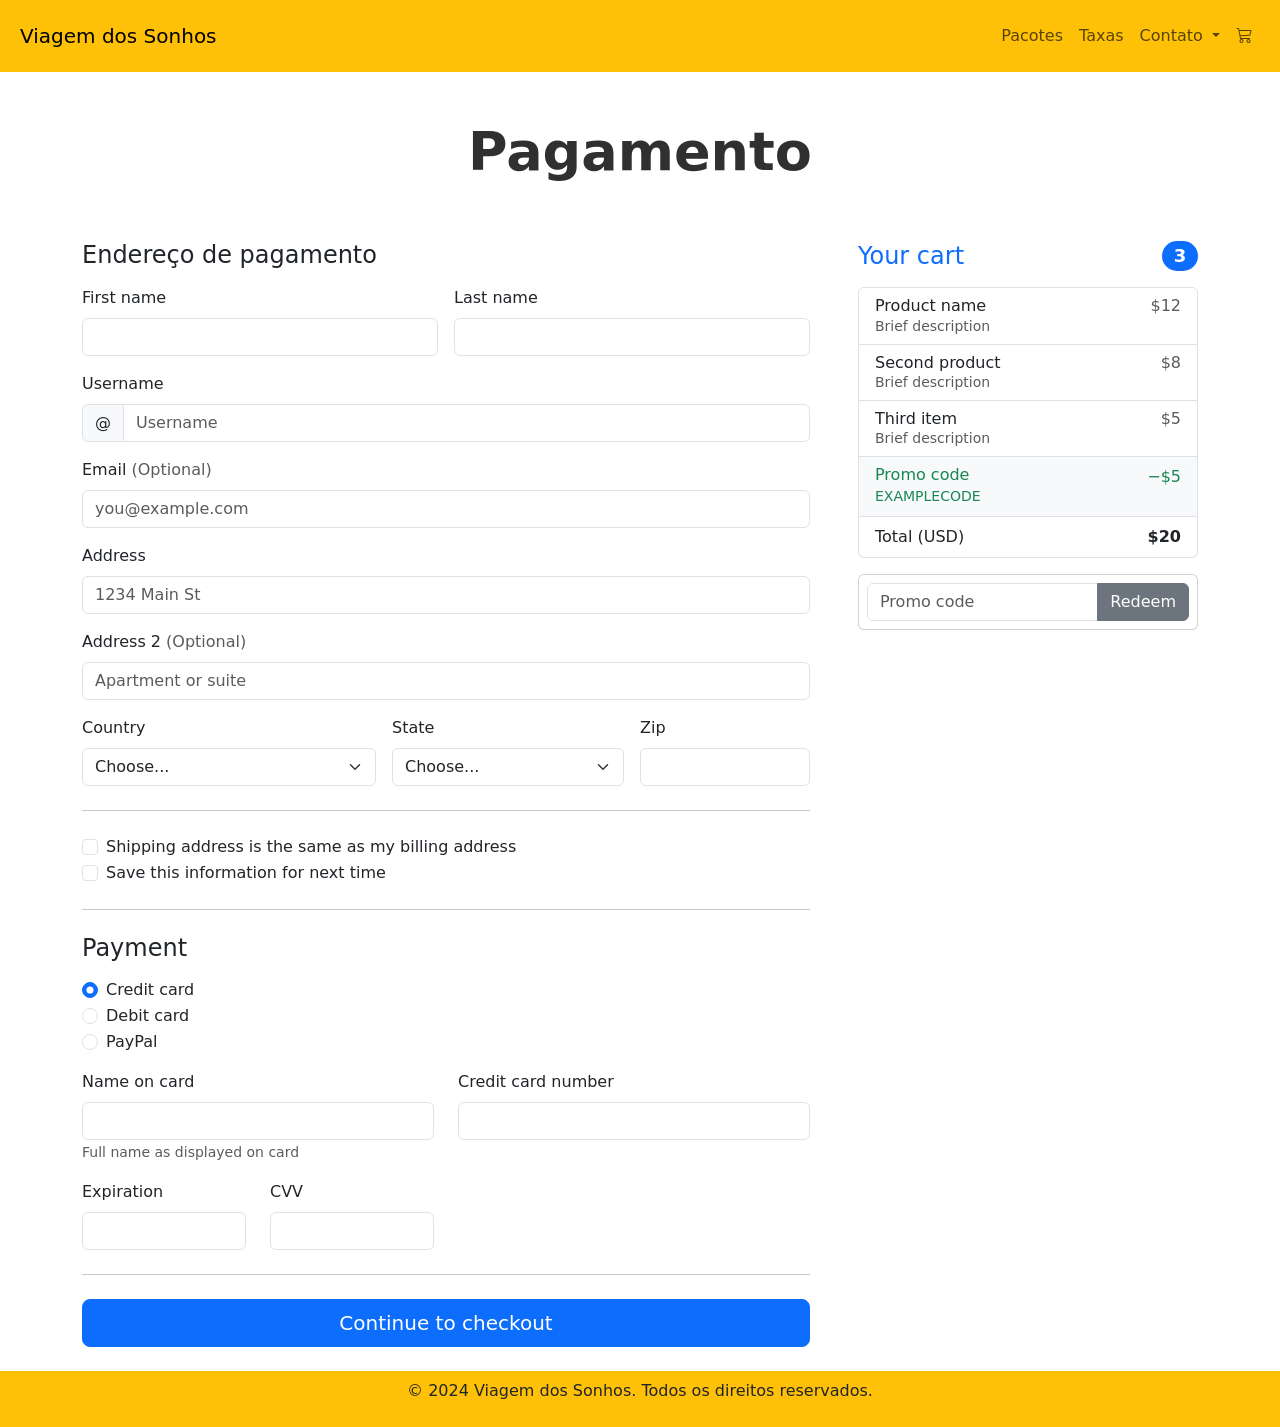
==== checkout.html @ 2fd34ca9 "Add checkout page and enhance index layout with new features" ====
<!DOCTYPE html>
<html lang="pt-BR">

<head>
    <meta charset="UTF-8">
    <meta name="viewport" content="width=device-width, initial-scale=1.0">
    <link href="https://cdn.jsdelivr.net/npm/bootstrap@5.3.3/dist/css/bootstrap.min.css" rel="stylesheet"integrity="sha384-QWTKZyjpPEjISv5WaRU9OFeRpok6YctnYmDr5pNlyT2bRjXh0JMhjY6hW+ALEwIH" crossorigin="anonymous">
    <link rel="stylesheet" href="https://cdn.jsdelivr.net/npm/bootstrap-icons@1.13.1/font/bootstrap-icons.min.css">
    <link rel="stylesheet" href="css/style.css">
    <title>Viagem dos sonhos</title>
</head>

<body>
    <header class="container-fluid p-2 bg-warning text-center">
        <nav class="navbar navbar-expand-lg bg-warning">
            <div class="container-fluid">
                <a class="navbar-brand" href="#">Viagem dos Sonhos</a>
                <button class="navbar-toggler" type="button" data-bs-toggle="collapse"
                    data-bs-target="#navbarSupportedContent" aria-controls="navbarSupportedContent"
                    aria-expanded="false" aria-label="Toggle navigation">
                    <span class="navbar-toggler-icon"></span>
                </button>
                <div class="collapse navbar-collapse justify-content-end bg-warning" id="navbarSupportedContent">
                    <ul class="navbar-nav ms-auto">
                        <li class="nav-item">
                            <a class="nav-link" aria-current="page" href="#">Pacotes</a>
                        </li>
                        <li class="nav-item">
                            <a class="nav-link" href="#">Taxas</a>
                        </li>
                        <li class="nav-item dropdown">
                            <a class="nav-link dropdown-toggle" href="#" role="button" data-bs-toggle="dropdown"
                                aria-expanded="false">
                                Contato
                            </a>
                            <ul class="dropdown-menu dropdown-menu-end">
                                <li><a class="dropdown-item" href="#">Action</a></li>
                                <li><a class="dropdown-item" href="#">Another action</a></li>
                                <li>
                                    <hr class="dropdown-divider">
                                </li>
                                <li><a class="dropdown-item" href="#">Something else here</a></li>
                            </ul>
                        </li>
                        </li>
						  <li class="nav-item">
							<a class="nav-link" href="#"><i class="bi bi-cart3"></i></a> 
                        </li>
                    </ul>
                </div>
            </div>
        </nav>
    </header>
        <main class="container">
            <div class="py-5 text-center"> 
                <h2>Pagamento</h2>
            </div>
            <div class="row g-5">
                <div class="col-md-5 col-lg-4 order-md-last">
                    <h4 class="d-flex justify-content-between align-items-center mb-3"> <span class="text-primary">Your
                            cart</span> <span class="badge bg-primary rounded-pill">3</span> </h4>
                    <ul class="list-group mb-3">
                        <li class="list-group-item d-flex justify-content-between lh-sm">
                            <div>
                                <h6 class="my-0">Product name</h6> <small class="text-body-secondary">Brief
                                    description</small>
                            </div> <span class="text-body-secondary">$12</span>
                        </li>
                        <li class="list-group-item d-flex justify-content-between lh-sm">
                            <div>
                                <h6 class="my-0">Second product</h6> <small class="text-body-secondary">Brief
                                    description</small>
                            </div> <span class="text-body-secondary">$8</span>
                        </li>
                        <li class="list-group-item d-flex justify-content-between lh-sm">
                            <div>
                                <h6 class="my-0">Third item</h6> <small class="text-body-secondary">Brief
                                    description</small>
                            </div> <span class="text-body-secondary">$5</span>
                        </li>
                        <li class="list-group-item d-flex justify-content-between bg-body-tertiary">
                            <div class="text-success">
                                <h6 class="my-0">Promo code</h6> <small>EXAMPLECODE</small>
                            </div> <span class="text-success">−$5</span>
                        </li>
                        <li class="list-group-item d-flex justify-content-between"> <span>Total (USD)</span>
                            <strong>$20</strong>
                        </li>
                    </ul>
                    <form class="card p-2">
                        <div class="input-group"> <input type="text" class="form-control" placeholder="Promo code">
                            <button type="submit" class="btn btn-secondary">Redeem</button>
                        </div>
                    </form>
                </div>
                <div class="col-md-7 col-lg-8">
                    <h4 class="mb-3">Endereço de pagamento</h4>
                    <form class="needs-validation" novalidate>
                        <div class="row g-3">
                            <div class="col-sm-6"> <label for="firstName" class="form-label">First name</label> <input
                                    type="text" class="form-control" id="firstName" placeholder="" value="" required>
                                <div class="invalid-feedback">
                                    Valid first name is required.
                                </div>
                            </div>
                            <div class="col-sm-6"> <label for="lastName" class="form-label">Last name</label> <input
                                    type="text" class="form-control" id="lastName" placeholder="" value="" required>
                                <div class="invalid-feedback">
                                    Valid last name is required.
                                </div>
                            </div>
                            <div class="col-12"> <label for="username" class="form-label">Username</label>
                                <div class="input-group has-validation"> <span class="input-group-text">@</span> <input
                                        type="text" class="form-control" id="username" placeholder="Username" required>
                                    <div class="invalid-feedback">
                                        Your username is required.
                                    </div>
                                </div>
                            </div>
                            <div class="col-12"> <label for="email" class="form-label">Email <span
                                        class="text-body-secondary">(Optional)</span></label> <input type="email"
                                    class="form-control" id="email" placeholder="you@example.com">
                                <div class="invalid-feedback">
                                    Please enter a valid email address for shipping updates.
                                </div>
                            </div>
                            <div class="col-12"> <label for="address" class="form-label">Address</label> <input
                                    type="text" class="form-control" id="address" placeholder="1234 Main St" required>
                                <div class="invalid-feedback">
                                    Please enter your shipping address.
                                </div>
                            </div>
                            <div class="col-12"> <label for="address2" class="form-label">Address 2 <span
                                        class="text-body-secondary">(Optional)</span></label> <input type="text"
                                    class="form-control" id="address2" placeholder="Apartment or suite"> </div>
                            <div class="col-md-5"> <label for="country" class="form-label">Country</label> <select
                                    class="form-select" id="country" required>
                                    <option value="">Choose...</option>
                                    <option>United States</option>
                                </select>
                                <div class="invalid-feedback">
                                    Please select a valid country.
                                </div>
                            </div>
                            <div class="col-md-4"> <label for="state" class="form-label">State</label> <select
                                    class="form-select" id="state" required>
                                    <option value="">Choose...</option>
                                    <option>California</option>
                                </select>
                                <div class="invalid-feedback">
                                    Please provide a valid state.
                                </div>
                            </div>
                            <div class="col-md-3"> <label for="zip" class="form-label">Zip</label> <input type="text"
                                    class="form-control" id="zip" placeholder="" required>
                                <div class="invalid-feedback">
                                    Zip code required.
                                </div>
                            </div>
                        </div>
                        <hr class="my-4">
                        <div class="form-check"> <input type="checkbox" class="form-check-input" id="same-address">
                            <label class="form-check-label" for="same-address">Shipping address is the same as my
                                billing address</label>
                        </div>
                        <div class="form-check"> <input type="checkbox" class="form-check-input" id="save-info"> <label
                                class="form-check-label" for="save-info">Save this information for next time</label>
                        </div>
                        <hr class="my-4">
                        <h4 class="mb-3">Payment</h4>
                        <div class="my-3">
                            <div class="form-check"> <input id="credit" name="paymentMethod" type="radio"
                                    class="form-check-input" checked required> <label class="form-check-label"
                                    for="credit">Credit card</label> </div>
                            <div class="form-check"> <input id="debit" name="paymentMethod" type="radio"
                                    class="form-check-input" required> <label class="form-check-label" for="debit">Debit
                                    card</label> </div>
                            <div class="form-check"> <input id="paypal" name="paymentMethod" type="radio"
                                    class="form-check-input" required> <label class="form-check-label"
                                    for="paypal">PayPal</label> </div>
                        </div>
                        <div class="row gy-3">
                            <div class="col-md-6"> <label for="cc-name" class="form-label">Name on card</label> <input
                                    type="text" class="form-control" id="cc-name" placeholder="" required> <small
                                    class="text-body-secondary">Full name as displayed on card</small>
                                <div class="invalid-feedback">
                                    Name on card is required
                                </div>
                            </div>
                            <div class="col-md-6"> <label for="cc-number" class="form-label">Credit card number</label>
                                <input type="text" class="form-control" id="cc-number" placeholder="" required>
                                <div class="invalid-feedback">
                                    Credit card number is required
                                </div>
                            </div>
                            <div class="col-md-3"> <label for="cc-expiration" class="form-label">Expiration</label>
                                <input type="text" class="form-control" id="cc-expiration" placeholder="" required>
                                <div class="invalid-feedback">
                                    Expiration date required
                                </div>
                            </div>
                            <div class="col-md-3"> <label for="cc-cvv" class="form-label">CVV</label> <input type="text"
                                    class="form-control" id="cc-cvv" placeholder="" required>
                                <div class="invalid-feedback">
                                    Security code required
                                </div>
                            </div>
                        </div>
                        <hr class="my-4"> <button class="w-100 btn btn-primary btn-lg" type="submit">Continue to checkout</button>
    
                    </form>
                </div>
            </div>
        </main>
        <br>
        <footer class="container-fluid bg-warning p-2 text-center">
            <p>&copy; 2024 Viagem dos Sonhos. Todos os direitos reservados.</p>
        </footer>
        <script src="https://cdn.jsdelivr.net/npm/bootstrap@5.3.3/dist/js/bootstrap.bundle.min.js"
            integrity="sha384-YvpcrYf0tY3lHB60NNkmXc5s9fDVZLESaAA55NDzOxhy9GkcIdslK1eN7N6jIeHz"
            crossorigin="anonymous"></script>
</body>
<div class="modal fade" id="exampleModal" tabindex="-1" aria-labelledby="exampleModalLabel" aria-hidden="true">
    <div class="modal-dialog">
        <div class="modal-content">
            <div class="modal-header">
                <h5 class="modal-title" id="exampleModalLabel">Suas compras</h5>
                <button type="button" class="btn-close" data-bs-dismiss="modal" aria-label="Close"></button>
            </div>
            <div class="modal-body">
                Produto adicionado ao carrinho!
            </div>
            <div class="modal-footer">
                <button type="button" class="btn btn-primary" data-bs-dismiss="modal">Continuar comprando</button>
                <button type="button" class="btn btn-success">Finalizar compra</button>
            </div>
        </div>
    </div>
</div>

</html>
---- css/style.css ----
h1 {
    font-size: 63px;
    color: #303030;
    padding: 15px;
    color: white;
    text-align: center;

}

h2 {
    font-size: 54px;
    color: #303030;
    font-weight: 600;
}

.carousel-caption h5 {
    font-size: 80px;
    color: #ffc107;
    text-shadow: 2px 2px 2px black;
}
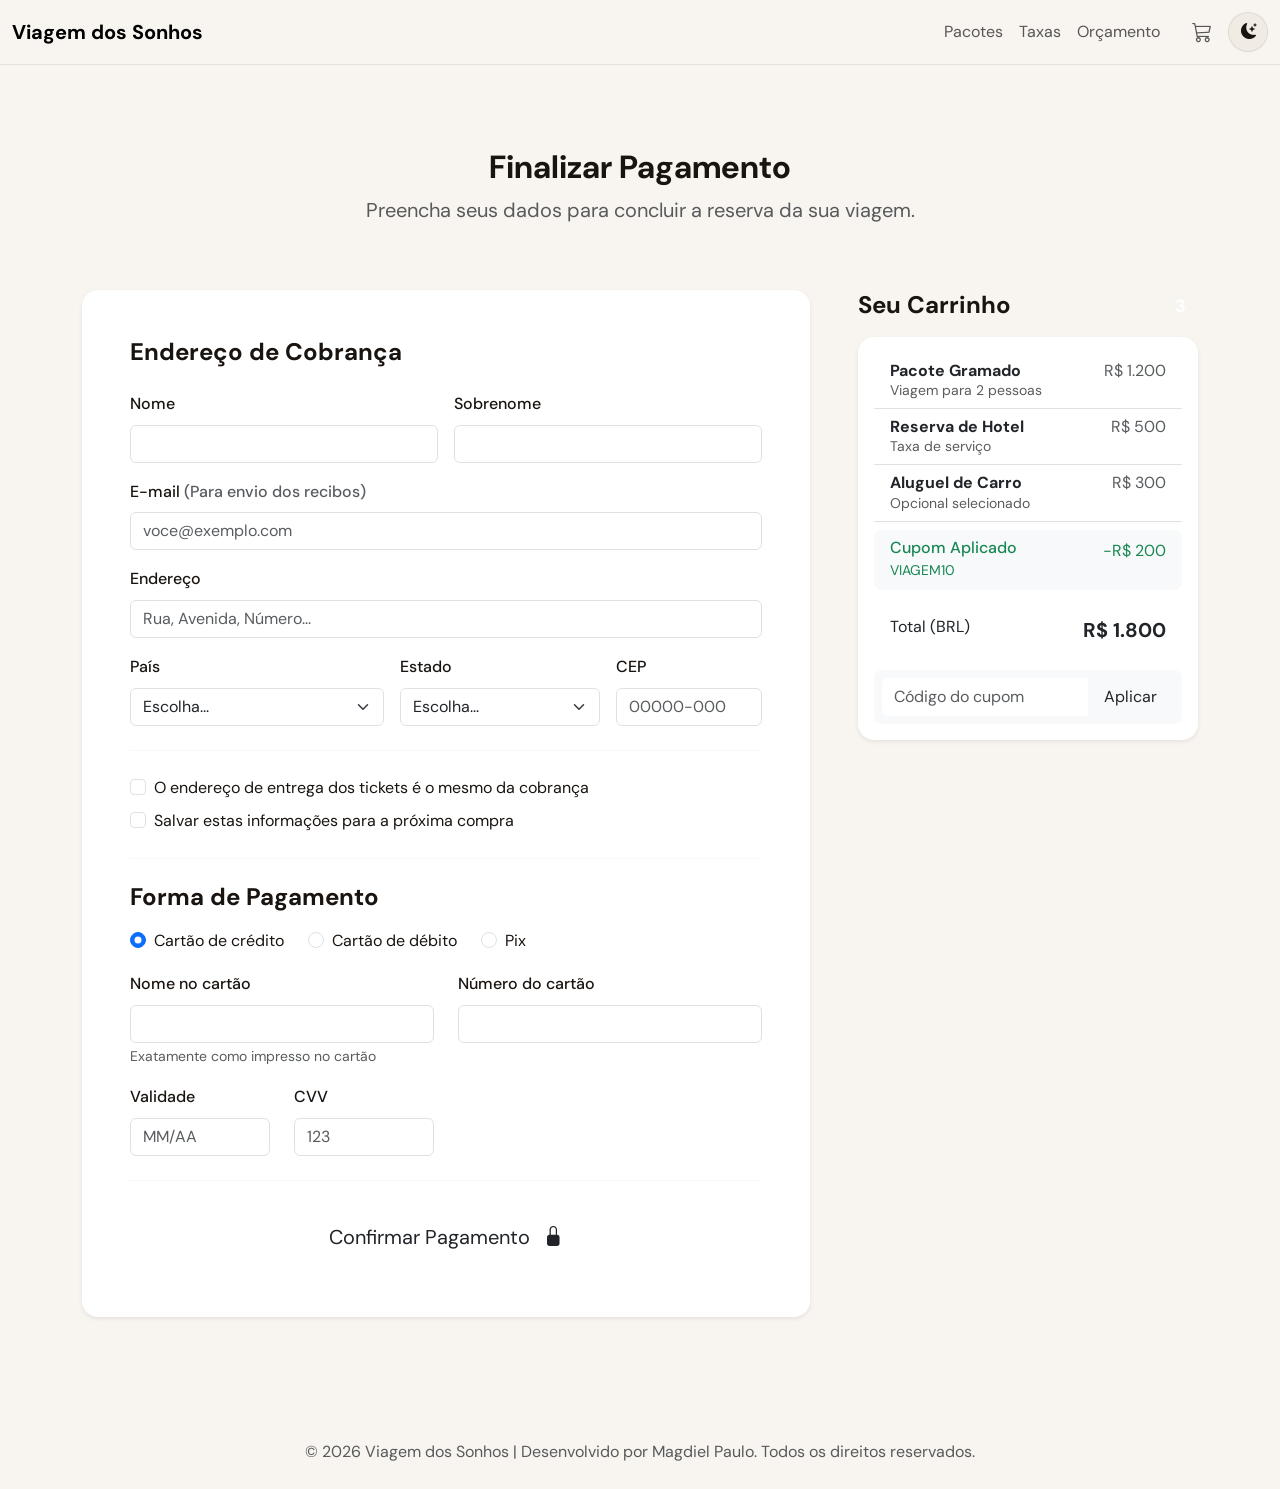
==== commit 6ab7e498: "feat: add main JavaScript functionality for theme toggle, navbar, carousel, stats counter, cart mana" ====
--- a/checkout.html
+++ b/checkout.html
@@ -1,241 +1,225 @@
 <!DOCTYPE html>
-<html lang="pt-BR">
+<html lang="pt-BR" data-bs-theme="light">
 
 <head>
     <meta charset="UTF-8">
     <meta name="viewport" content="width=device-width, initial-scale=1.0">
-    <link href="https://cdn.jsdelivr.net/npm/bootstrap@5.3.3/dist/css/bootstrap.min.css" rel="stylesheet"integrity="sha384-QWTKZyjpPEjISv5WaRU9OFeRpok6YctnYmDr5pNlyT2bRjXh0JMhjY6hW+ALEwIH" crossorigin="anonymous">
+    <link href="https://fonts.googleapis.com/css2?family=Poppins:wght@300;400;600;700&display=swap" rel="stylesheet">
+    <link href="https://cdn.jsdelivr.net/npm/bootstrap@5.3.3/dist/css/bootstrap.min.css" rel="stylesheet" integrity="sha384-QWTKZyjpPEjISv5WaRU9OFeRpok6YctnYmDr5pNlyT2bRjXh0JMhjY6hW+ALEwIH" crossorigin="anonymous">
     <link rel="stylesheet" href="https://cdn.jsdelivr.net/npm/bootstrap-icons@1.13.1/font/bootstrap-icons.min.css">
     <link rel="stylesheet" href="css/style.css">
-    <title>Viagem dos sonhos</title>
+    <title>Viagem dos Sonhos - Pagamento</title>
 </head>
 
 <body>
-    <header class="container-fluid p-2 bg-warning text-center">
-        <nav class="navbar navbar-expand-lg bg-warning">
-            <div class="container-fluid">
-                <a class="navbar-brand" href="#">Viagem dos Sonhos</a>
-                <button class="navbar-toggler" type="button" data-bs-toggle="collapse"
-                    data-bs-target="#navbarSupportedContent" aria-controls="navbarSupportedContent"
-                    aria-expanded="false" aria-label="Toggle navigation">
-                    <span class="navbar-toggler-icon"></span>
-                </button>
-                <div class="collapse navbar-collapse justify-content-end bg-warning" id="navbarSupportedContent">
-                    <ul class="navbar-nav ms-auto">
-                        <li class="nav-item">
-                            <a class="nav-link" aria-current="page" href="#">Pacotes</a>
-                        </li>
-                        <li class="nav-item">
-                            <a class="nav-link" href="#">Taxas</a>
-                        </li>
-                        <li class="nav-item dropdown">
-                            <a class="nav-link dropdown-toggle" href="#" role="button" data-bs-toggle="dropdown"
-                                aria-expanded="false">
-                                Contato
-                            </a>
-                            <ul class="dropdown-menu dropdown-menu-end">
-                                <li><a class="dropdown-item" href="#">Action</a></li>
-                                <li><a class="dropdown-item" href="#">Another action</a></li>
-                                <li>
-                                    <hr class="dropdown-divider">
-                                </li>
-                                <li><a class="dropdown-item" href="#">Something else here</a></li>
-                            </ul>
-                        </li>
-                        </li>
-						  <li class="nav-item">
-							<a class="nav-link" href="#"><i class="bi bi-cart3"></i></a> 
+    <nav class="navbar navbar-expand-lg fixed-top glass-navbar">
+        <div class="container-fluid">
+            <a class="navbar-brand fw-bold text-gradient" href="index.html">Viagem dos Sonhos</a>
+            <button class="navbar-toggler border-0" type="button" data-bs-toggle="collapse" data-bs-target="#navbarNav">
+                <span class="navbar-toggler-icon"></span>
+            </button>
+            <div class="collapse navbar-collapse justify-content-end" id="navbarNav">
+                <ul class="navbar-nav align-items-center">
+                    <li class="nav-item"><a class="nav-link" href="index.html#pacotes">Pacotes</a></li>
+                    <li class="nav-item"><a class="nav-link" href="index.html#taxas">Taxas</a></li>
+                    <li class="nav-item"><a class="nav-link" href="index.html#orcamento">Orçamento</a></li>
+                    <li class="nav-item ms-3">
+                        <a class="nav-link fs-5" href="#" title="Carrinho"><i class="bi bi-cart3"></i></a>
+                    </li>
+                    <li class="nav-item ms-2">
+                        <button class="btn btn-outline-secondary rounded-circle theme-toggle" id="themeToggle">
+                            <i class="bi bi-moon-stars-fill" id="themeIcon"></i>
+                        </button>
+                    </li>
+                </ul>
+            </div>
+        </div>
+    </nav>
+
+    <main class="container" style="margin-top: 100px; padding-bottom: 50px;">
+        <div class="py-5 text-center">
+            <h2 class="fw-bold text-gradient">Finalizar Pagamento</h2>
+            <p class="text-muted fs-5">Preencha seus dados para concluir a reserva da sua viagem.</p>
+        </div>
+
+        <div class="row g-5">
+            <div class="col-md-5 col-lg-4 order-md-last">
+                <h4 class="d-flex justify-content-between align-items-center mb-3">
+                    <span class="fw-bold text-gradient">Seu Carrinho</span>
+                    <span class="badge bg-gradient-primary rounded-pill">3</span>
+                </h4>
+                
+                <div class="modern-card shadow-sm rounded-4 p-3 mb-4 bg-body">
+                    <ul class="list-group list-group-flush mb-3">
+                        <li class="list-group-item d-flex justify-content-between lh-sm bg-transparent border-bottom">
+                            <div>
+                                <h6 class="my-0 fw-bold">Pacote Gramado</h6>
+                                <small class="text-muted">Viagem para 2 pessoas</small>
+                            </div>
+                            <span class="text-muted">R$ 1.200</span>
+                        </li>
+                        <li class="list-group-item d-flex justify-content-between lh-sm bg-transparent border-bottom">
+                            <div>
+                                <h6 class="my-0 fw-bold">Reserva de Hotel</h6>
+                                <small class="text-muted">Taxa de serviço</small>
+                            </div>
+                            <span class="text-muted">R$ 500</span>
+                        </li>
+                        <li class="list-group-item d-flex justify-content-between lh-sm bg-transparent border-bottom">
+                            <div>
+                                <h6 class="my-0 fw-bold">Aluguel de Carro</h6>
+                                <small class="text-muted">Opcional selecionado</small>
+                            </div>
+                            <span class="text-muted">R$ 300</span>
+                        </li>
+                        <li class="list-group-item d-flex justify-content-between bg-body-tertiary rounded-3 my-2 border-0">
+                            <div class="text-success">
+                                <h6 class="my-0">Cupom Aplicado</h6>
+                                <small>VIAGEM10</small>
+                            </div>
+                            <span class="text-success">−R$ 200</span>
+                        </li>
+                        <li class="list-group-item d-flex justify-content-between bg-transparent border-0 pt-3">
+                            <span>Total (BRL)</span>
+                            <strong class="fs-5 text-gradient">R$ 1.800</strong>
                         </li>
                     </ul>
-                </div>
-            </div>
-        </nav>
-    </header>
-        <main class="container">
-            <div class="py-5 text-center"> 
-                <h2>Pagamento</h2>
-            </div>
-            <div class="row g-5">
-                <div class="col-md-5 col-lg-4 order-md-last">
-                    <h4 class="d-flex justify-content-between align-items-center mb-3"> <span class="text-primary">Your
-                            cart</span> <span class="badge bg-primary rounded-pill">3</span> </h4>
-                    <ul class="list-group mb-3">
-                        <li class="list-group-item d-flex justify-content-between lh-sm">
-                            <div>
-                                <h6 class="my-0">Product name</h6> <small class="text-body-secondary">Brief
-                                    description</small>
-                            </div> <span class="text-body-secondary">$12</span>
-                        </li>
-                        <li class="list-group-item d-flex justify-content-between lh-sm">
-                            <div>
-                                <h6 class="my-0">Second product</h6> <small class="text-body-secondary">Brief
-                                    description</small>
-                            </div> <span class="text-body-secondary">$8</span>
-                        </li>
-                        <li class="list-group-item d-flex justify-content-between lh-sm">
-                            <div>
-                                <h6 class="my-0">Third item</h6> <small class="text-body-secondary">Brief
-                                    description</small>
-                            </div> <span class="text-body-secondary">$5</span>
-                        </li>
-                        <li class="list-group-item d-flex justify-content-between bg-body-tertiary">
-                            <div class="text-success">
-                                <h6 class="my-0">Promo code</h6> <small>EXAMPLECODE</small>
-                            </div> <span class="text-success">−$5</span>
-                        </li>
-                        <li class="list-group-item d-flex justify-content-between"> <span>Total (USD)</span>
-                            <strong>$20</strong>
-                        </li>
-                    </ul>
-                    <form class="card p-2">
-                        <div class="input-group"> <input type="text" class="form-control" placeholder="Promo code">
-                            <button type="submit" class="btn btn-secondary">Redeem</button>
-                        </div>
-                    </form>
-                </div>
-                <div class="col-md-7 col-lg-8">
-                    <h4 class="mb-3">Endereço de pagamento</h4>
-                    <form class="needs-validation" novalidate>
-                        <div class="row g-3">
-                            <div class="col-sm-6"> <label for="firstName" class="form-label">First name</label> <input
-                                    type="text" class="form-control" id="firstName" placeholder="" value="" required>
-                                <div class="invalid-feedback">
-                                    Valid first name is required.
-                                </div>
-                            </div>
-                            <div class="col-sm-6"> <label for="lastName" class="form-label">Last name</label> <input
-                                    type="text" class="form-control" id="lastName" placeholder="" value="" required>
-                                <div class="invalid-feedback">
-                                    Valid last name is required.
-                                </div>
-                            </div>
-                            <div class="col-12"> <label for="username" class="form-label">Username</label>
-                                <div class="input-group has-validation"> <span class="input-group-text">@</span> <input
-                                        type="text" class="form-control" id="username" placeholder="Username" required>
-                                    <div class="invalid-feedback">
-                                        Your username is required.
-                                    </div>
-                                </div>
-                            </div>
-                            <div class="col-12"> <label for="email" class="form-label">Email <span
-                                        class="text-body-secondary">(Optional)</span></label> <input type="email"
-                                    class="form-control" id="email" placeholder="you@example.com">
-                                <div class="invalid-feedback">
-                                    Please enter a valid email address for shipping updates.
-                                </div>
-                            </div>
-                            <div class="col-12"> <label for="address" class="form-label">Address</label> <input
-                                    type="text" class="form-control" id="address" placeholder="1234 Main St" required>
-                                <div class="invalid-feedback">
-                                    Please enter your shipping address.
-                                </div>
-                            </div>
-                            <div class="col-12"> <label for="address2" class="form-label">Address 2 <span
-                                        class="text-body-secondary">(Optional)</span></label> <input type="text"
-                                    class="form-control" id="address2" placeholder="Apartment or suite"> </div>
-                            <div class="col-md-5"> <label for="country" class="form-label">Country</label> <select
-                                    class="form-select" id="country" required>
-                                    <option value="">Choose...</option>
-                                    <option>United States</option>
-                                </select>
-                                <div class="invalid-feedback">
-                                    Please select a valid country.
-                                </div>
-                            </div>
-                            <div class="col-md-4"> <label for="state" class="form-label">State</label> <select
-                                    class="form-select" id="state" required>
-                                    <option value="">Choose...</option>
-                                    <option>California</option>
-                                </select>
-                                <div class="invalid-feedback">
-                                    Please provide a valid state.
-                                </div>
-                            </div>
-                            <div class="col-md-3"> <label for="zip" class="form-label">Zip</label> <input type="text"
-                                    class="form-control" id="zip" placeholder="" required>
-                                <div class="invalid-feedback">
-                                    Zip code required.
-                                </div>
-                            </div>
-                        </div>
-                        <hr class="my-4">
-                        <div class="form-check"> <input type="checkbox" class="form-check-input" id="same-address">
-                            <label class="form-check-label" for="same-address">Shipping address is the same as my
-                                billing address</label>
-                        </div>
-                        <div class="form-check"> <input type="checkbox" class="form-check-input" id="save-info"> <label
-                                class="form-check-label" for="save-info">Save this information for next time</label>
-                        </div>
-                        <hr class="my-4">
-                        <h4 class="mb-3">Payment</h4>
-                        <div class="my-3">
-                            <div class="form-check"> <input id="credit" name="paymentMethod" type="radio"
-                                    class="form-check-input" checked required> <label class="form-check-label"
-                                    for="credit">Credit card</label> </div>
-                            <div class="form-check"> <input id="debit" name="paymentMethod" type="radio"
-                                    class="form-check-input" required> <label class="form-check-label" for="debit">Debit
-                                    card</label> </div>
-                            <div class="form-check"> <input id="paypal" name="paymentMethod" type="radio"
-                                    class="form-check-input" required> <label class="form-check-label"
-                                    for="paypal">PayPal</label> </div>
-                        </div>
-                        <div class="row gy-3">
-                            <div class="col-md-6"> <label for="cc-name" class="form-label">Name on card</label> <input
-                                    type="text" class="form-control" id="cc-name" placeholder="" required> <small
-                                    class="text-body-secondary">Full name as displayed on card</small>
-                                <div class="invalid-feedback">
-                                    Name on card is required
-                                </div>
-                            </div>
-                            <div class="col-md-6"> <label for="cc-number" class="form-label">Credit card number</label>
-                                <input type="text" class="form-control" id="cc-number" placeholder="" required>
-                                <div class="invalid-feedback">
-                                    Credit card number is required
-                                </div>
-                            </div>
-                            <div class="col-md-3"> <label for="cc-expiration" class="form-label">Expiration</label>
-                                <input type="text" class="form-control" id="cc-expiration" placeholder="" required>
-                                <div class="invalid-feedback">
-                                    Expiration date required
-                                </div>
-                            </div>
-                            <div class="col-md-3"> <label for="cc-cvv" class="form-label">CVV</label> <input type="text"
-                                    class="form-control" id="cc-cvv" placeholder="" required>
-                                <div class="invalid-feedback">
-                                    Security code required
-                                </div>
-                            </div>
-                        </div>
-                        <hr class="my-4"> <button class="w-100 btn btn-primary btn-lg" type="submit">Continue to checkout</button>
-    
+
+                    <form class="card p-2 border-0 bg-body-tertiary rounded-3">
+                        <div class="input-group">
+                            <input type="text" class="form-control custom-input border-0" placeholder="Código do cupom">
+                            <button type="submit" class="btn btn-modern px-3">Aplicar</button>
+                        </div>
                     </form>
                 </div>
             </div>
-        </main>
-        <br>
-        <footer class="container-fluid bg-warning p-2 text-center">
-            <p>&copy; 2024 Viagem dos Sonhos. Todos os direitos reservados.</p>
-        </footer>
-        <script src="https://cdn.jsdelivr.net/npm/bootstrap@5.3.3/dist/js/bootstrap.bundle.min.js"
-            integrity="sha384-YvpcrYf0tY3lHB60NNkmXc5s9fDVZLESaAA55NDzOxhy9GkcIdslK1eN7N6jIeHz"
-            crossorigin="anonymous"></script>
-</body>
-<div class="modal fade" id="exampleModal" tabindex="-1" aria-labelledby="exampleModalLabel" aria-hidden="true">
-    <div class="modal-dialog">
-        <div class="modal-content">
-            <div class="modal-header">
-                <h5 class="modal-title" id="exampleModalLabel">Suas compras</h5>
-                <button type="button" class="btn-close" data-bs-dismiss="modal" aria-label="Close"></button>
-            </div>
-            <div class="modal-body">
-                Produto adicionado ao carrinho!
-            </div>
-            <div class="modal-footer">
-                <button type="button" class="btn btn-primary" data-bs-dismiss="modal">Continuar comprando</button>
-                <button type="button" class="btn btn-success">Finalizar compra</button>
+
+            <div class="col-md-7 col-lg-8">
+                <div class="modern-card shadow-sm rounded-4 p-4 p-md-5 bg-body">
+                    <h4 class="mb-4 fw-bold">Endereço de Cobrança</h4>
+                    <form class="needs-validation" novalidate>
+                        <div class="row g-3">
+                            <div class="col-sm-6">
+                                <label for="firstName" class="form-label fw-medium">Nome</label>
+                                <input type="text" class="form-control custom-input" id="firstName" required>
+                                <div class="invalid-feedback">O nome é obrigatório.</div>
+                            </div>
+                            
+                            <div class="col-sm-6">
+                                <label for="lastName" class="form-label fw-medium">Sobrenome</label>
+                                <input type="text" class="form-control custom-input" id="lastName" required>
+                                <div class="invalid-feedback">O sobrenome é obrigatório.</div>
+                            </div>
+
+                            <div class="col-12">
+                                <label for="email" class="form-label fw-medium">E-mail <span class="text-muted">(Para envio dos recibos)</span></label>
+                                <input type="email" class="form-control custom-input" id="email" placeholder="voce@exemplo.com">
+                                <div class="invalid-feedback">Insira um e-mail válido.</div>
+                            </div>
+
+                            <div class="col-12">
+                                <label for="address" class="form-label fw-medium">Endereço</label>
+                                <input type="text" class="form-control custom-input" id="address" placeholder="Rua, Avenida, Número..." required>
+                                <div class="invalid-feedback">O endereço é obrigatório.</div>
+                            </div>
+
+                            <div class="col-md-5">
+                                <label for="country" class="form-label fw-medium">País</label>
+                                <select class="form-select custom-input" id="country" required>
+                                    <option value="">Escolha...</option>
+                                    <option>Brasil</option>
+                                </select>
+                                <div class="invalid-feedback">Selecione um país válido.</div>
+                            </div>
+
+                            <div class="col-md-4">
+                                <label for="state" class="form-label fw-medium">Estado</label>
+                                <select class="form-select custom-input" id="state" required>
+                                    <option value="">Escolha...</option>
+                                    <option>Alagoas</option>
+                                    <option>São Paulo</option>
+                                    <option>Rio de Janeiro</option>
+                                    <option>Bahia</option>
+                                </select>
+                                <div class="invalid-feedback">Selecione um estado válido.</div>
+                            </div>
+
+                            <div class="col-md-3">
+                                <label for="zip" class="form-label fw-medium">CEP</label>
+                                <input type="text" class="form-control custom-input" id="zip" placeholder="00000-000" required>
+                                <div class="invalid-feedback">CEP é obrigatório.</div>
+                            </div>
+                        </div>
+
+                        <hr class="my-4" style="border-color: rgba(0,0,0,0.1);">
+
+                        <div class="form-check custom-checkbox mb-2">
+                            <input type="checkbox" class="form-check-input" id="same-address">
+                            <label class="form-check-label" for="same-address">O endereço de entrega dos tickets é o mesmo da cobrança</label>
+                        </div>
+                        <div class="form-check custom-checkbox">
+                            <input type="checkbox" class="form-check-input" id="save-info">
+                            <label class="form-check-label" for="save-info">Salvar estas informações para a próxima compra</label>
+                        </div>
+
+                        <hr class="my-4" style="border-color: rgba(0,0,0,0.1);">
+
+                        <h4 class="mb-3 fw-bold">Forma de Pagamento</h4>
+                        <div class="my-3 d-flex gap-4">
+                            <div class="form-check custom-checkbox">
+                                <input id="credit" name="paymentMethod" type="radio" class="form-check-input" checked required>
+                                <label class="form-check-label" for="credit">Cartão de crédito</label>
+                            </div>
+                            <div class="form-check custom-checkbox">
+                                <input id="debit" name="paymentMethod" type="radio" class="form-check-input" required>
+                                <label class="form-check-label" for="debit">Cartão de débito</label>
+                            </div>
+                            <div class="form-check custom-checkbox">
+                                <input id="pix" name="paymentMethod" type="radio" class="form-check-input" required>
+                                <label class="form-check-label" for="pix">Pix</label>
+                            </div>
+                        </div>
+
+                        <div class="row gy-3">
+                            <div class="col-md-6">
+                                <label for="cc-name" class="form-label fw-medium">Nome no cartão</label>
+                                <input type="text" class="form-control custom-input" id="cc-name" required>
+                                <small class="text-muted">Exatamente como impresso no cartão</small>
+                                <div class="invalid-feedback">O nome no cartão é obrigatório.</div>
+                            </div>
+                            <div class="col-md-6">
+                                <label for="cc-number" class="form-label fw-medium">Número do cartão</label>
+                                <input type="text" class="form-control custom-input" id="cc-number" required>
+                                <div class="invalid-feedback">O número do cartão é obrigatório.</div>
+                            </div>
+                            <div class="col-md-3">
+                                <label for="cc-expiration" class="form-label fw-medium">Validade</label>
+                                <input type="text" class="form-control custom-input" id="cc-expiration" placeholder="MM/AA" required>
+                                <div class="invalid-feedback">Data de validade é obrigatória.</div>
+                            </div>
+                            <div class="col-md-3">
+                                <label for="cc-cvv" class="form-label fw-medium">CVV</label>
+                                <input type="text" class="form-control custom-input" id="cc-cvv" placeholder="123" required>
+                                <div class="invalid-feedback">Código de segurança é obrigatório.</div>
+                            </div>
+                        </div>
+
+                        <hr class="my-4" style="border-color: rgba(0,0,0,0.1);">
+                        
+                        <button class="w-100 btn btn-modern btn-lg py-3" type="submit">
+                            Confirmar Pagamento <i class="bi bi-lock-fill ms-2"></i>
+                        </button>
+                    </form>
+                </div>
             </div>
         </div>
-    </div>
-</div>
-
+    </main>
+
+    <footer class="container-fluid py-4 text-center mt-5">
+        <p class="mb-0 text-muted">&copy; 2026 Viagem dos Sonhos | Desenvolvido por Magdiel Paulo. Todos os direitos reservados.</p>
+    </footer>
+
+    <script src="https://cdn.jsdelivr.net/npm/bootstrap@5.3.3/dist/js/bootstrap.bundle.min.js" integrity="sha384-YvpcrYf0tY3lHB60NNkmXc5s9fDVZLESaAA55NDzOxhy9GkcIdslK1eN7N6jIeHz" crossorigin="anonymous"></script>
+    <script src="js/script.js"></script>
+</body>
 </html>
--- a/css/style.css
+++ b/css/style.css
@@ -1,22 +1,1198 @@
-
-h1 {
-    font-size: 63px;
-    color: #303030;
-    padding: 15px;
-    color: white;
-    text-align: center;
-
-}
-
-h2 {
-    font-size: 54px;
-    color: #303030;
-    font-weight: 600;
-}
-
-.carousel-caption h5 {
-    font-size: 80px;
-    color: #ffc107;
-    text-shadow: 2px 2px 2px black;
-}
-
+/* ============================================================
+   VIAGEM DOS SONHOS — style.css
+   Design: Luxury Travel | Dark/Light | Modern & Responsive
+   ============================================================ */
+
+/* ---------- Google Fonts (fallback se offline) ---------- */
+@import url('https://fonts.googleapis.com/css2?family=Playfair+Display:ital,wght@0,400;0,700;0,900;1,400&family=DM+Sans:wght@300;400;500;600&display=swap');
+
+/* ===================== CSS VARIABLES ===================== */
+:root {
+  /* Brand */
+  --gold:        #d4a853;
+  --gold-light:  #f0c96a;
+  --gold-dark:   #a07830;
+
+  /* Light Theme */
+  --bg:          #f8f5f0;
+  --bg-alt:      #ffffff;
+  --surface:     #ffffff;
+  --surface-2:   #f0ebe3;
+  --border:      rgba(0,0,0,0.08);
+  --text:        #1a1410;
+  --text-muted:  #6b5f50;
+  --text-inv:    #ffffff;
+  --shadow:      rgba(0,0,0,0.10);
+  --shadow-lg:   rgba(0,0,0,0.20);
+  --nav-bg:      rgba(248,245,240,0.92);
+
+  /* Typography */
+  --font-display: 'Playfair Display', Georgia, serif;
+  --font-body:    'DM Sans', system-ui, sans-serif;
+
+  /* Spacing */
+  --section-pad: clamp(4rem, 8vw, 7rem);
+  --radius:      16px;
+  --radius-sm:   8px;
+  --radius-lg:   24px;
+
+  /* Transitions */
+  --ease:        cubic-bezier(0.25, 0.46, 0.45, 0.94);
+  --ease-bounce: cubic-bezier(0.34, 1.56, 0.64, 1);
+}
+
+[data-theme="dark"] {
+  --bg:         #0f0d0a;
+  --bg-alt:     #1a1510;
+  --surface:    #1e1a14;
+  --surface-2:  #282318;
+  --border:     rgba(255,255,255,0.08);
+  --text:       #f0ebe3;
+  --text-muted: #a09080;
+  --text-inv:   #0f0d0a;
+  --shadow:     rgba(0,0,0,0.4);
+  --shadow-lg:  rgba(0,0,0,0.6);
+  --nav-bg:     rgba(15,13,10,0.92);
+}
+
+/* ===================== RESET & BASE ===================== */
+*, *::before, *::after { box-sizing: border-box; margin: 0; padding: 0; }
+
+html {
+  scroll-behavior: smooth;
+  font-size: 16px;
+}
+
+body {
+  font-family: var(--font-body);
+  background: var(--bg);
+  color: var(--text);
+  line-height: 1.6;
+  transition: background 0.4s var(--ease), color 0.4s var(--ease);
+  overflow-x: hidden;
+}
+
+img { display: block; width: 100%; height: 100%; object-fit: cover; }
+a { text-decoration: none; color: inherit; }
+ul { list-style: none; }
+button { cursor: pointer; border: none; background: none; font-family: inherit; }
+
+/* ===================== SCROLLBAR ===================== */
+::-webkit-scrollbar { width: 6px; }
+::-webkit-scrollbar-track { background: var(--bg); }
+::-webkit-scrollbar-thumb { background: var(--gold); border-radius: 3px; }
+
+/* ===================== NAVBAR ===================== */
+.navbar {
+  position: fixed;
+  top: 0; left: 0; right: 0;
+  z-index: 1000;
+  background: var(--nav-bg);
+  backdrop-filter: blur(20px) saturate(180%);
+  -webkit-backdrop-filter: blur(20px) saturate(180%);
+  border-bottom: 1px solid var(--border);
+  transition: all 0.4s var(--ease);
+}
+
+.navbar.scrolled {
+  box-shadow: 0 4px 30px var(--shadow);
+}
+
+.nav-container {
+  max-width: 1280px;
+  margin: 0 auto;
+  padding: 1rem 1.5rem;
+  display: flex;
+  align-items: center;
+  gap: 2rem;
+}
+
+.nav-brand {
+  font-family: var(--font-display);
+  font-size: 1.4rem;
+  font-weight: 700;
+  color: var(--text);
+  display: flex;
+  align-items: center;
+  gap: 0.5rem;
+  white-space: nowrap;
+}
+
+.nav-brand em { color: var(--gold); font-style: italic; }
+
+.brand-icon {
+  width: 36px; height: 36px;
+  background: linear-gradient(135deg, var(--gold), var(--gold-light));
+  border-radius: 50%;
+  display: grid;
+  place-items: center;
+  color: #fff;
+  font-size: 1rem;
+}
+
+.nav-links {
+  display: flex;
+  align-items: center;
+  gap: 0.25rem;
+  margin-left: auto;
+}
+
+.nav-links a {
+  padding: 0.5rem 1rem;
+  font-size: 0.9rem;
+  font-weight: 500;
+  color: var(--text-muted);
+  border-radius: var(--radius-sm);
+  transition: all 0.25s;
+  position: relative;
+}
+
+.nav-links a::after {
+  content: '';
+  position: absolute;
+  bottom: 4px; left: 50%; right: 50%;
+  height: 2px;
+  background: var(--gold);
+  border-radius: 2px;
+  transition: all 0.25s var(--ease);
+}
+
+.nav-links a:hover { color: var(--text); }
+.nav-links a:hover::after { left: 1rem; right: 1rem; }
+
+.nav-actions {
+  display: flex;
+  align-items: center;
+  gap: 0.75rem;
+}
+
+.theme-toggle, .cart-btn {
+  width: 40px; height: 40px;
+  border-radius: 50%;
+  background: var(--surface-2);
+  color: var(--text);
+  display: grid;
+  place-items: center;
+  font-size: 1rem;
+  transition: all 0.25s var(--ease-bounce);
+  border: 1px solid var(--border);
+}
+
+.theme-toggle:hover, .cart-btn:hover {
+  transform: scale(1.1);
+  background: var(--gold);
+  color: #fff;
+  border-color: var(--gold);
+}
+
+.cart-btn { position: relative; }
+
+.cart-badge {
+  position: absolute;
+  top: -4px; right: -4px;
+  width: 18px; height: 18px;
+  background: #ef4444;
+  color: #fff;
+  font-size: 0.65rem;
+  font-weight: 700;
+  border-radius: 50%;
+  display: grid;
+  place-items: center;
+  border: 2px solid var(--bg);
+  transition: transform 0.2s var(--ease-bounce);
+}
+
+.cart-badge.bump { transform: scale(1.5); }
+
+.hamburger {
+  display: none;
+  flex-direction: column;
+  gap: 5px;
+  padding: 6px;
+}
+
+.hamburger span {
+  display: block;
+  width: 22px; height: 2px;
+  background: var(--text);
+  border-radius: 2px;
+  transition: all 0.3s var(--ease);
+}
+
+.hamburger.open span:nth-child(1) { transform: translateY(7px) rotate(45deg); }
+.hamburger.open span:nth-child(2) { opacity: 0; transform: scaleX(0); }
+.hamburger.open span:nth-child(3) { transform: translateY(-7px) rotate(-45deg); }
+
+
+.hero {
+  position: relative;
+  height: 100vh;
+  min-height: 600px;
+  overflow: hidden;
+}
+
+.hero-slides {
+  width: 100%;
+  height: 100%;
+}
+
+.hero-slide {
+  position: absolute;
+  inset: 0;
+  background: var(--bg);
+  background-image: var(--bg);
+  opacity: 0;
+  transition: opacity 0.8s var(--ease);
+  display: flex;
+  align-items: center;
+  overflow: hidden;
+}
+
+.hero-slide.active { opacity: 1; }
+
+/* Slide backgrounds as gradients (fallback if no images) */
+.hero-slide::before {
+  content: '';
+  position: absolute;
+  inset: 0;
+  background: var(--bg);
+  z-index: 0;
+}
+
+.slide-overlay {
+  position: absolute;
+  inset: 0;
+  background: linear-gradient(
+    120deg,
+    rgba(0,0,0,0.75) 0%,
+    rgba(0,0,0,0.3) 60%,
+    transparent 100%
+  );
+  z-index: 1;
+}
+
+.slide-content {
+  position: relative;
+  z-index: 2;
+  max-width: 1280px;
+  margin: 0 auto;
+  padding: 2rem 2rem 2rem clamp(1.5rem, 6vw, 5rem);
+  padding-top: 6rem;
+}
+
+.slide-tag {
+  display: inline-block;
+  padding: 0.35rem 1rem;
+  background: rgba(212,168,83,0.2);
+  border: 1px solid rgba(212,168,83,0.5);
+  border-radius: 50px;
+  color: var(--gold-light);
+  font-size: 0.8rem;
+  font-weight: 600;
+  letter-spacing: 0.08em;
+  text-transform: uppercase;
+  margin-bottom: 1.25rem;
+}
+
+.slide-title {
+  font-family: var(--font-display);
+  font-size: clamp(3rem, 7vw, 5.5rem);
+  font-weight: 900;
+  line-height: 1.05;
+  color: #fff;
+  margin-bottom: 1.25rem;
+}
+
+.slide-title em {
+  font-style: italic;
+  color: var(--gold-light);
+}
+
+.slide-desc {
+  font-size: clamp(1rem, 2vw, 1.2rem);
+  color: rgba(255,255,255,0.75);
+  max-width: 520px;
+  margin-bottom: 2.5rem;
+  font-weight: 300;
+}
+
+.btn-hero {
+  display: inline-flex;
+  align-items: center;
+  gap: 0.6rem;
+  padding: 0.9rem 2rem;
+  background: linear-gradient(135deg, var(--gold), var(--gold-light));
+  color: #1a1410;
+  font-weight: 700;
+  font-size: 0.95rem;
+  border-radius: 50px;
+  transition: all 0.3s var(--ease-bounce);
+  box-shadow: 0 4px 24px rgba(212,168,83,0.4);
+}
+
+.btn-hero:hover {
+  transform: translateY(-3px) scale(1.03);
+  box-shadow: 0 8px 32px rgba(212,168,83,0.6);
+}
+
+.slide-deco {
+  position: absolute;
+  inset: 0;
+  z-index: 1;
+  pointer-events: none;
+}
+
+.deco-circle {
+  position: absolute;
+  border-radius: 50%;
+  border: 1px solid rgba(212,168,83,0.15);
+}
+
+.c1 { width: 600px; height: 600px; right: -100px; top: -100px; }
+.c2 { width: 350px; height: 350px; right: 120px; top: 80px; border-color: rgba(212,168,83,0.25); }
+
+
+.slide-arrow {
+  position: absolute;
+  top: 50%;
+  transform: translateY(-50%);
+  z-index: 10;
+  width: 50px; height: 50px;
+  background: rgba(255,255,255,0.12);
+  backdrop-filter: blur(10px);
+  border-radius: 50%;
+  color: #fff;
+  font-size: 1.1rem;
+  display: grid;
+  place-items: center;
+  transition: all 0.25s var(--ease-bounce);
+  border: 1px solid rgba(255,255,255,0.2);
+}
+
+.slide-arrow.prev { left: 1.5rem; }
+.slide-arrow.next { right: 1.5rem; }
+.slide-arrow:hover { background: var(--gold); transform: translateY(-50%) scale(1.1); border-color: var(--gold); }
+
+
+.slide-dots {
+  position: absolute;
+  bottom: 2rem;
+  left: 50%;
+  transform: translateX(-50%);
+  z-index: 10;
+  display: flex;
+  gap: 0.5rem;
+}
+
+.dot {
+  width: 8px; height: 8px;
+  border-radius: 50%;
+  background: rgba(255,255,255,0.4);
+  transition: all 0.3s var(--ease-bounce);
+}
+
+.dot.active {
+  background: var(--gold);
+  width: 28px;
+  border-radius: 4px;
+}
+
+.hero-scroll-hint {
+  position: absolute;
+  bottom: 2.5rem;
+  right: 2rem;
+  z-index: 10;
+  display: flex;
+  flex-direction: column;
+  align-items: center;
+  gap: 0.4rem;
+  color: rgba(255,255,255,0.5);
+  font-size: 0.7rem;
+  letter-spacing: 0.1em;
+  text-transform: uppercase;
+  animation: bounce 2s infinite;
+}
+
+@keyframes bounce {
+  0%, 100% { transform: translateY(0); }
+  50% { transform: translateY(6px); }
+}
+
+.stats-bar {
+  background: linear-gradient(135deg, var(--gold-dark), var(--gold), var(--gold-light));
+  padding: 2rem;
+  display: grid;
+  grid-template-columns: repeat(4, 1fr);
+  gap: 1rem;
+  text-align: center;
+}
+
+.stat { display: flex; flex-direction: column; gap: 0.25rem; }
+
+.stat-num {
+  font-family: var(--font-display);
+  font-size: clamp(1.8rem, 3vw, 2.5rem);
+  font-weight: 900;
+  color: #fff;
+  line-height: 1;
+}
+
+.stat-label {
+  font-size: 0.8rem;
+  color: rgba(255,255,255,0.75);
+  font-weight: 500;
+  text-transform: uppercase;
+  letter-spacing: 0.05em;
+}
+
+
+.section {
+  padding: var(--section-pad) 1.5rem;
+  background: var(--bg);
+}
+
+.section-alt {
+  background: var(--bg-alt);
+}
+
+.section-header {
+  text-align: center;
+  max-width: 640px;
+  margin: 0 auto 4rem;
+}
+
+.section-tag {
+  display: inline-block;
+  padding: 0.3rem 1rem;
+  background: rgba(212,168,83,0.12);
+  border: 1px solid rgba(212,168,83,0.3);
+  border-radius: 50px;
+  color: var(--gold-dark);
+  font-size: 0.78rem;
+  font-weight: 600;
+  letter-spacing: 0.1em;
+  text-transform: uppercase;
+  margin-bottom: 1rem;
+}
+
+[data-theme="dark"] .section-tag { color: var(--gold-light); }
+
+.section-title {
+  font-family: var(--font-display);
+  font-size: clamp(2rem, 4vw, 3rem);
+  font-weight: 900;
+  line-height: 1.15;
+  color: var(--text);
+  margin-bottom: 0.75rem;
+}
+
+.section-title em { color: var(--gold); font-style: italic; }
+
+.section-sub {
+  color: var(--text-muted);
+  font-size: 1.05rem;
+}
+
+.cards-grid {
+  display: grid;
+  grid-template-columns: repeat(auto-fit, minmax(320px, 1fr));
+  gap: 2rem;
+  max-width: 1280px;
+  margin: 0 auto;
+}
+
+.card-travel {
+  background: var(--surface);
+  border-radius: var(--radius-lg);
+  overflow: hidden;
+  border: 1px solid var(--border);
+  box-shadow: 0 4px 24px var(--shadow);
+  transition: all 0.4s var(--ease);
+  position: relative;
+}
+
+.card-travel:hover {
+  transform: translateY(-8px);
+  box-shadow: 0 16px 48px var(--shadow-lg);
+}
+
+.card-travel.featured {
+  border-color: rgba(212,168,83,0.4);
+  box-shadow: 0 4px 30px rgba(212,168,83,0.15), 0 0 0 1px rgba(212,168,83,0.2);
+}
+
+.card-travel.featured:hover {
+  box-shadow: 0 16px 60px rgba(212,168,83,0.25), 0 0 0 1px rgba(212,168,83,0.3);
+}
+
+.card-image {
+  position: relative;
+  height: 240px;
+  background: linear-gradient(135deg, #667eea, #764ba2);
+  overflow: hidden;
+}
+
+.card-image img {
+  transition: transform 0.6s var(--ease);
+}
+
+.card-travel:hover .card-image img {
+  transform: scale(1.07);
+}
+
+.card-gradient {
+  position: absolute;
+  inset: 0;
+  background: linear-gradient(to top, rgba(0,0,0,0.7) 0%, transparent 50%);
+}
+
+.card-badge {
+  position: absolute;
+  top: 1rem; left: 1rem;
+  padding: 0.3rem 0.75rem;
+  background: rgba(255,255,255,0.15);
+  backdrop-filter: blur(8px);
+  border-radius: 50px;
+  color: #fff;
+  font-size: 0.75rem;
+  font-weight: 600;
+  border: 1px solid rgba(255,255,255,0.25);
+}
+
+.card-badge.badge-hot { background: rgba(239,68,68,0.8); border-color: rgba(239,68,68,0.5); }
+.card-badge.badge-new { background: rgba(34,197,94,0.8); border-color: rgba(34,197,94,0.5); }
+
+.card-overlay-info {
+  position: absolute;
+  bottom: 0.75rem;
+  left: 1rem;
+  right: 1rem;
+  display: flex;
+  gap: 1rem;
+  color: rgba(255,255,255,0.85);
+  font-size: 0.78rem;
+  font-weight: 500;
+}
+
+.card-overlay-info span { display: flex; align-items: center; gap: 0.3rem; }
+
+.card-body {
+  padding: 1.5rem;
+}
+
+.card-name {
+  font-family: var(--font-display);
+  font-size: 1.5rem;
+  font-weight: 700;
+  color: var(--text);
+  margin-bottom: 0.5rem;
+}
+
+.card-desc {
+  color: var(--text-muted);
+  font-size: 0.9rem;
+  line-height: 1.6;
+  margin-bottom: 1.25rem;
+}
+
+.card-footer-row {
+  display: flex;
+  align-items: center;
+  justify-content: space-between;
+  gap: 1rem;
+}
+
+.card-price { display: flex; flex-direction: column; }
+.price-label { font-size: 0.72rem; color: var(--text-muted); text-transform: uppercase; letter-spacing: 0.05em; }
+.price-value { font-family: var(--font-display); font-size: 1.5rem; font-weight: 700; color: var(--text); line-height: 1; }
+.price-parcel { font-size: 0.75rem; color: var(--gold); font-weight: 500; }
+
+.btn-reservar {
+  display: inline-flex;
+  align-items: center;
+  gap: 0.5rem;
+  padding: 0.65rem 1.25rem;
+  background: linear-gradient(135deg, var(--gold-dark), var(--gold));
+  color: #fff;
+  font-weight: 600;
+  font-size: 0.85rem;
+  border-radius: 50px;
+  transition: all 0.3s var(--ease-bounce);
+  box-shadow: 0 2px 12px rgba(212,168,83,0.3);
+  white-space: nowrap;
+}
+
+.btn-reservar:hover {
+  transform: scale(1.05);
+  box-shadow: 0 4px 20px rgba(212,168,83,0.5);
+}
+
+.taxas-grid {
+  display: grid;
+  grid-template-columns: repeat(auto-fit, minmax(280px, 1fr));
+  gap: 2rem;
+  max-width: 1280px;
+  margin: 0 auto;
+}
+
+.taxa-card {
+  background: var(--surface);
+  border-radius: var(--radius-lg);
+  padding: 2.5rem 2rem;
+  border: 1px solid var(--border);
+  text-align: center;
+  transition: all 0.4s var(--ease);
+  position: relative;
+  overflow: hidden;
+}
+
+.taxa-card::before {
+  content: '';
+  position: absolute;
+  top: 0; left: 0; right: 0;
+  height: 3px;
+  background: linear-gradient(90deg, var(--gold-dark), var(--gold-light));
+  opacity: 0;
+  transition: opacity 0.3s;
+}
+
+.taxa-card:hover { transform: translateY(-6px); box-shadow: 0 16px 48px var(--shadow-lg); }
+.taxa-card:hover::before { opacity: 1; }
+
+.taxa-card.taxa-featured {
+  border-color: rgba(212,168,83,0.4);
+  background: linear-gradient(160deg, var(--surface), rgba(212,168,83,0.05));
+}
+
+.taxa-card.taxa-featured::before { opacity: 1; }
+
+.taxa-icon {
+  width: 70px; height: 70px;
+  background: linear-gradient(135deg, rgba(212,168,83,0.15), rgba(212,168,83,0.05));
+  border: 1px solid rgba(212,168,83,0.25);
+  border-radius: 50%;
+  display: grid;
+  place-items: center;
+  margin: 0 auto 1.25rem;
+  font-size: 1.75rem;
+  color: var(--gold);
+}
+
+.taxa-card h3 {
+  font-family: var(--font-display);
+  font-size: 1.4rem;
+  font-weight: 700;
+  margin-bottom: 0.5rem;
+}
+
+.taxa-price {
+  font-family: var(--font-display);
+  font-size: 2.25rem;
+  font-weight: 900;
+  color: var(--gold);
+  margin: 0.75rem 0;
+}
+
+.taxa-card p {
+  color: var(--text-muted);
+  font-size: 0.9rem;
+  margin-bottom: 1.5rem;
+  line-height: 1.6;
+}
+
+.taxa-list {
+  text-align: left;
+  margin-bottom: 2rem;
+  display: flex;
+  flex-direction: column;
+  gap: 0.5rem;
+}
+
+.taxa-list li {
+  display: flex;
+  align-items: center;
+  gap: 0.6rem;
+  font-size: 0.9rem;
+  color: var(--text-muted);
+}
+
+.taxa-list i { color: var(--gold); font-size: 1rem; }
+
+.btn-taxa {
+  width: 100%;
+  padding: 0.8rem;
+  background: linear-gradient(135deg, var(--gold-dark), var(--gold));
+  color: #fff;
+  font-weight: 700;
+  font-size: 0.9rem;
+  border-radius: 50px;
+  transition: all 0.3s var(--ease-bounce);
+  box-shadow: 0 2px 12px rgba(212,168,83,0.3);
+}
+
+.btn-taxa:hover {
+  transform: translateY(-2px);
+  box-shadow: 0 6px 20px rgba(212,168,83,0.5);
+}
+
+
+.form-wrapper {
+  max-width: 760px;
+  margin: 0 auto;
+  background: var(--surface);
+  border-radius: var(--radius-lg);
+  padding: clamp(2rem, 5vw, 3.5rem);
+  border: 1px solid var(--border);
+  box-shadow: 0 8px 40px var(--shadow);
+}
+
+.orcamento-form { display: flex; flex-direction: column; gap: 1.5rem; }
+
+.form-grid {
+  display: grid;
+  grid-template-columns: 1fr 1fr;
+  gap: 1.25rem;
+}
+
+.field {
+  display: flex;
+  flex-direction: column;
+  gap: 0.5rem;
+}
+
+.field.full { grid-column: 1 / -1; }
+.field.half { max-width: 320px; }
+
+.field label {
+  font-size: 0.85rem;
+  font-weight: 600;
+  color: var(--text-muted);
+  letter-spacing: 0.03em;
+  text-transform: uppercase;
+}
+
+.input-wrap {
+  position: relative;
+  display: flex;
+  align-items: center;
+}
+
+.input-wrap i {
+  position: absolute;
+  left: 1rem;
+  color: var(--gold);
+  font-size: 1rem;
+  pointer-events: none;
+}
+
+.input-wrap input,
+.input-wrap select {
+  width: 100%;
+  padding: 0.85rem 1rem 0.85rem 2.8rem;
+  background: var(--bg);
+  border: 1.5px solid var(--border);
+  border-radius: var(--radius-sm);
+  color: var(--text);
+  font-family: var(--font-body);
+  font-size: 0.95rem;
+  transition: all 0.25s;
+  outline: none;
+  -webkit-appearance: none;
+  appearance: none;
+}
+
+.input-wrap input:focus,
+.input-wrap select:focus {
+  border-color: var(--gold);
+  box-shadow: 0 0 0 3px rgba(212,168,83,0.15);
+  background: var(--surface);
+}
+
+.input-wrap input::placeholder { color: var(--text-muted); opacity: 0.6; }
+
+/* Checkbox group */
+.checkbox-group {
+  display: flex;
+  flex-wrap: wrap;
+  gap: 0.75rem;
+}
+
+.checkbox-card { cursor: pointer; }
+
+.checkbox-card input[type="checkbox"] { display: none; }
+
+.check-box {
+  display: inline-flex;
+  align-items: center;
+  gap: 0.5rem;
+  padding: 0.65rem 1.25rem;
+  background: var(--bg);
+  border: 1.5px solid var(--border);
+  border-radius: 50px;
+  font-size: 0.9rem;
+  color: var(--text-muted);
+  font-weight: 500;
+  transition: all 0.25s var(--ease-bounce);
+  user-select: none;
+}
+
+.checkbox-card input:checked + .check-box {
+  background: rgba(212,168,83,0.12);
+  border-color: var(--gold);
+  color: var(--gold-dark);
+  font-weight: 600;
+}
+
+[data-theme="dark"] .checkbox-card input:checked + .check-box {
+  color: var(--gold-light);
+}
+
+.check-box:hover { border-color: var(--gold); transform: translateY(-2px); }
+
+/* Submit */
+.btn-submit {
+  display: inline-flex;
+  align-items: center;
+  justify-content: center;
+  gap: 0.75rem;
+  padding: 1rem 2.5rem;
+  background: linear-gradient(135deg, var(--gold-dark), var(--gold), var(--gold-light));
+  background-size: 200%;
+  color: #fff;
+  font-weight: 700;
+  font-size: 1rem;
+  border-radius: 50px;
+  transition: all 0.4s var(--ease-bounce);
+  box-shadow: 0 4px 20px rgba(212,168,83,0.35);
+  align-self: flex-start;
+}
+
+.btn-submit:hover {
+  background-position: right;
+  transform: translateY(-3px);
+  box-shadow: 0 8px 32px rgba(212,168,83,0.55);
+}
+
+.form-success {
+  display: none;
+  align-items: center;
+  gap: 0.75rem;
+  padding: 1rem 1.5rem;
+  background: rgba(34,197,94,0.1);
+  border: 1px solid rgba(34,197,94,0.3);
+  border-radius: var(--radius-sm);
+  color: #16a34a;
+  font-weight: 600;
+  font-size: 0.95rem;
+}
+
+[data-theme="dark"] .form-success { color: #4ade80; }
+.form-success.show { display: flex; }
+
+/* ===================== FOOTER ===================== */
+.footer {
+  background: var(--bg-alt);
+  border-top: 1px solid var(--border);
+  padding: 4rem 1.5rem 0;
+}
+
+.footer-grid {
+  max-width: 1280px;
+  margin: 0 auto;
+  display: grid;
+  grid-template-columns: 2fr 1fr 1fr;
+  gap: 3rem;
+  padding-bottom: 3rem;
+}
+
+.footer-brand {
+  display: flex;
+  flex-direction: column;
+  gap: 0.75rem;
+}
+
+.footer-brand .brand-icon {
+  width: 48px; height: 48px;
+  font-size: 1.2rem;
+}
+
+.footer-brand strong {
+  font-family: var(--font-display);
+  font-size: 1.3rem;
+}
+
+.footer-brand p {
+  color: var(--text-muted);
+  font-size: 0.9rem;
+  max-width: 260px;
+}
+
+.social-links {
+  display: flex;
+  gap: 0.75rem;
+  margin-top: 0.5rem;
+}
+
+.social-links a {
+  width: 38px; height: 38px;
+  background: var(--surface-2);
+  border-radius: 50%;
+  display: grid;
+  place-items: center;
+  font-size: 1rem;
+  color: var(--text-muted);
+  border: 1px solid var(--border);
+  transition: all 0.25s var(--ease-bounce);
+}
+
+.social-links a:hover {
+  background: var(--gold);
+  color: #fff;
+  border-color: var(--gold);
+  transform: translateY(-3px);
+}
+
+.footer-col h4 {
+  font-weight: 700;
+  font-size: 0.9rem;
+  text-transform: uppercase;
+  letter-spacing: 0.08em;
+  color: var(--text-muted);
+  margin-bottom: 1.25rem;
+}
+
+.footer-col ul { display: flex; flex-direction: column; gap: 0.75rem; }
+
+.footer-col li, .footer-col a {
+  display: flex;
+  align-items: center;
+  gap: 0.5rem;
+  color: var(--text-muted);
+  font-size: 0.9rem;
+  transition: color 0.2s;
+}
+
+.footer-col a:hover { color: var(--gold); }
+
+.footer-bottom {
+  border-top: 1px solid var(--border);
+  padding: 1.5rem 0;
+  text-align: center;
+  color: var(--text-muted);
+  font-size: 0.85rem;
+}
+
+/* ===================== MODAL ===================== */
+.modal-overlay {
+  position: fixed;
+  inset: 0;
+  background: rgba(0,0,0,0.6);
+  backdrop-filter: blur(8px);
+  z-index: 2000;
+  display: grid;
+  place-items: center;
+  opacity: 0;
+  pointer-events: none;
+  transition: opacity 0.3s;
+}
+
+.modal-overlay.open { opacity: 1; pointer-events: all; }
+
+.modal-box {
+  background: var(--surface);
+  border-radius: var(--radius-lg);
+  padding: 2.5rem;
+  width: 90%;
+  max-width: 480px;
+  position: relative;
+  transform: scale(0.92) translateY(16px);
+  transition: transform 0.35s var(--ease-bounce);
+  border: 1px solid var(--border);
+  box-shadow: 0 24px 80px rgba(0,0,0,0.3);
+}
+
+.modal-overlay.open .modal-box { transform: scale(1) translateY(0); }
+
+.modal-close {
+  position: absolute;
+  top: 1.25rem; right: 1.25rem;
+  width: 34px; height: 34px;
+  background: var(--surface-2);
+  border-radius: 50%;
+  display: grid;
+  place-items: center;
+  color: var(--text-muted);
+  font-size: 0.9rem;
+  transition: all 0.2s;
+}
+
+.modal-close:hover { background: var(--gold); color: #fff; }
+
+.modal-box h3 {
+  font-family: var(--font-display);
+  font-size: 1.5rem;
+  margin-bottom: 1.5rem;
+  display: flex;
+  align-items: center;
+  gap: 0.5rem;
+}
+
+.cart-items { display: flex; flex-direction: column; gap: 0.75rem; min-height: 60px; }
+.cart-empty { color: var(--text-muted); text-align: center; padding: 1rem 0; }
+
+.cart-item {
+  display: flex;
+  align-items: center;
+  justify-content: space-between;
+  padding: 0.75rem 1rem;
+  background: var(--bg);
+  border-radius: var(--radius-sm);
+  font-size: 0.9rem;
+  border: 1px solid var(--border);
+}
+
+.cart-item-name { font-weight: 600; }
+.cart-item-price { color: var(--gold); font-weight: 700; }
+
+.cart-item-remove {
+  color: var(--text-muted);
+  font-size: 0.85rem;
+  padding: 0.25rem;
+  border-radius: 4px;
+  transition: color 0.2s;
+}
+
+.cart-item-remove:hover { color: #ef4444; }
+
+.cart-total {
+  display: flex;
+  justify-content: space-between;
+  align-items: center;
+  padding: 1rem;
+  margin-top: 0.5rem;
+  border-top: 1px solid var(--border);
+  font-weight: 600;
+}
+
+.cart-total strong { color: var(--gold); font-size: 1.2rem; font-family: var(--font-display); }
+
+.modal-actions {
+  display: flex;
+  gap: 1rem;
+  margin-top: 1.5rem;
+}
+
+.btn-continue {
+  flex: 1;
+  padding: 0.75rem;
+  background: var(--surface-2);
+  color: var(--text-muted);
+  border-radius: 50px;
+  font-weight: 600;
+  font-size: 0.9rem;
+  transition: all 0.25s;
+  border: 1px solid var(--border);
+}
+
+.btn-continue:hover { background: var(--border); }
+
+.btn-checkout {
+  flex: 1;
+  padding: 0.75rem;
+  background: linear-gradient(135deg, var(--gold-dark), var(--gold));
+  color: #fff;
+  border-radius: 50px;
+  font-weight: 700;
+  font-size: 0.9rem;
+  display: flex;
+  align-items: center;
+  justify-content: center;
+  gap: 0.5rem;
+  transition: all 0.3s var(--ease-bounce);
+  box-shadow: 0 2px 12px rgba(212,168,83,0.3);
+}
+
+.btn-checkout:hover { transform: translateY(-2px); box-shadow: 0 6px 20px rgba(212,168,83,0.5); }
+
+.toast {
+  position: fixed;
+  bottom: 2rem;
+  left: 50%;
+  transform: translateX(-50%) translateY(100px);
+  background: var(--surface);
+  color: var(--text);
+  padding: 0.9rem 1.75rem;
+  border-radius: 50px;
+  display: flex;
+  align-items: center;
+  gap: 0.6rem;
+  font-weight: 600;
+  font-size: 0.9rem;
+  box-shadow: 0 8px 32px var(--shadow-lg);
+  border: 1px solid var(--border);
+  z-index: 3000;
+  opacity: 0;
+  transition: all 0.4s var(--ease-bounce);
+}
+
+.toast i { color: #22c55e; font-size: 1.1rem; }
+.toast.show { opacity: 1; transform: translateX(-50%) translateY(0); }
+
+
+[data-aos] {
+  opacity: 0;
+  transform: translateY(30px);
+  transition: opacity 0.7s var(--ease), transform 0.7s var(--ease);
+}
+
+[data-aos].aos-visible {
+  opacity: 1;
+  transform: translateY(0);
+}
+
+
+@media (max-width: 1024px) {
+  .stats-bar { grid-template-columns: repeat(2, 1fr); }
+  .footer-grid { grid-template-columns: 1fr 1fr; }
+  .footer-brand { grid-column: 1 / -1; }
+}
+
+@media (max-width: 768px) {
+  .hamburger { display: flex; }
+
+  .nav-links {
+    position: fixed;
+    top: 0; left: 0; right: 0;
+    flex-direction: column;
+    align-items: center;
+    justify-content: center;
+    height: 100vh;
+    background: var(--bg);
+    gap: 1.5rem;
+    opacity: 0;
+    pointer-events: none;
+    transition: opacity 0.3s;
+    z-index: 999;
+    margin-left: 0;
+  }
+
+  .nav-links.open { opacity: 1; pointer-events: all; }
+
+  .nav-links a {
+    font-size: 1.25rem;
+    padding: 0.75rem 2rem;
+  }
+
+  .form-grid { grid-template-columns: 1fr; }
+  .field.half { max-width: 100%; }
+  .footer-grid { grid-template-columns: 1fr; }
+
+  .taxas-grid, .cards-grid { grid-template-columns: 1fr; }
+}
+
+@media (max-width: 480px) {
+  .stats-bar { grid-template-columns: repeat(2, 1fr); gap: 1.5rem; padding: 2rem 1rem; }
+  .modal-box { padding: 1.75rem 1.25rem; }
+  .modal-actions { flex-direction: column; }
+  .slide-content { padding: 1.5rem; padding-top: 5rem; }
+}
